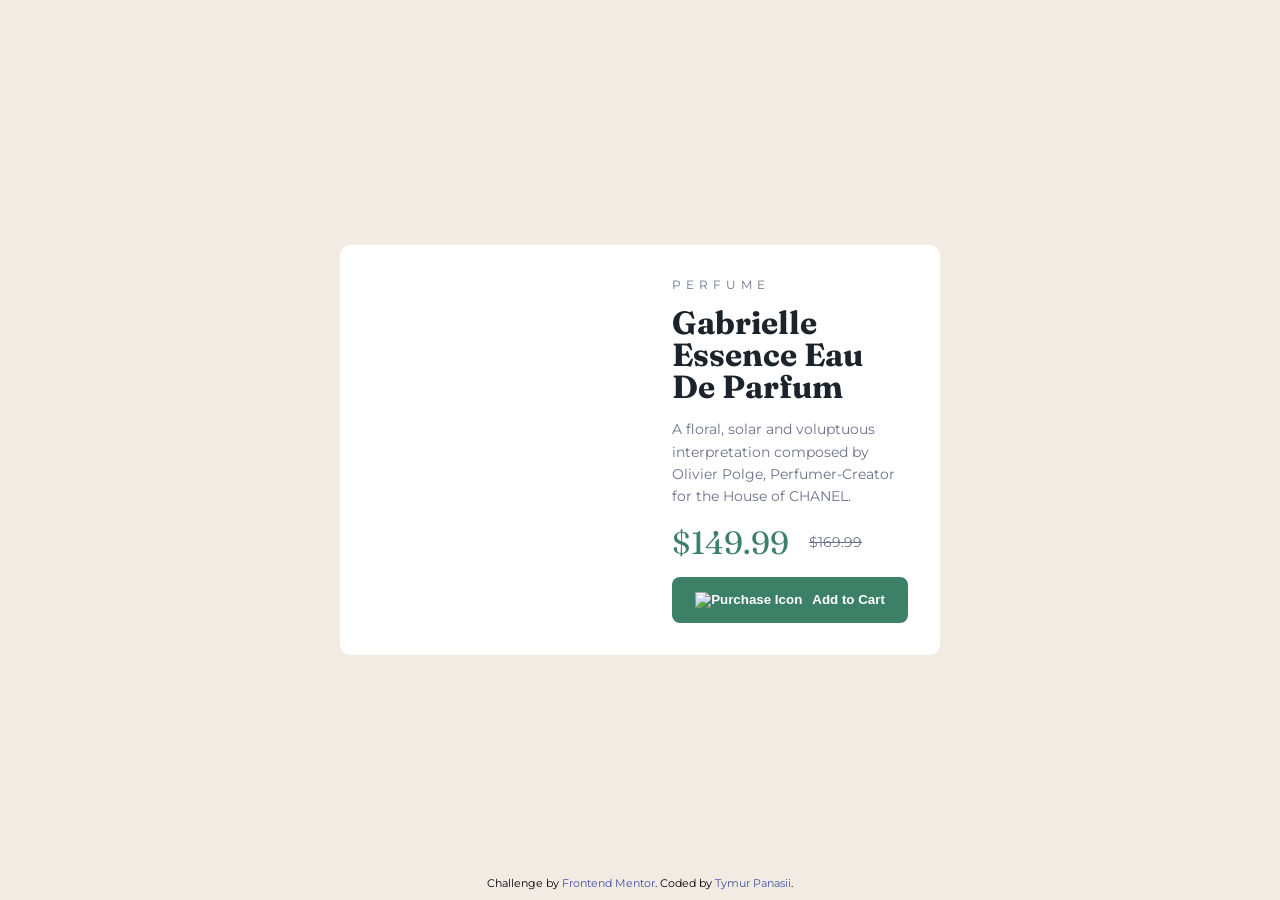
==== index.html @ 1ce0808a "Rename ppcc_Index.html to index.html" ====
<!DOCTYPE html>
<html lang="en">
<head>
  <meta charset="UTF-8">
  <meta name="viewport" content="width=device-width, initial-scale=1.0">
  <link rel="icon" type="image/png" sizes="32x32" href="images/favicon-32x32.png">
  <title>Frontend Mentor | Product Preview Card Component</title>
  <link rel="stylesheet" href="ppcc_Style.css">
  <link rel="preconnect" href="https://fonts.googleapis.com">
  <link rel="preconnect" href="https://fonts.gstatic.com" crossorigin>
  <link href="https://fonts.googleapis.com/css2?family=Fraunces:opsz,wght@9..144,700&family=Montserrat:wght@500;700&display=swap" rel="stylesheet">

</head>
<body>
  <main>
    <article class="card">

      <div class="card-image" alt="Gabrielle Essence Perfume Image"></div>
      
      <div class="card-content">
        <p class="category">Perfume</p>
        <h1 class="title">Gabrielle Essence Eau De Parfum</h1>
        <p class="description">A floral, solar and voluptuous interpretation composed by Olivier Polge, Perfumer-Creator for the House of CHANEL.</p>

        <div class="price">
          <span class="current-price">$149.99</span>
          <span class="old-price">$169.99</span>
        </div>

        <button class="btn"><img src="images/icon-cart.svg" alt="Purchase Icon">Add to Cart</button>
      </div>
    </article>
  </main>

  <footer class="attribution">
    Challenge by <a href="https://www.frontendmentor.io?ref=challenge" target="_blank">Frontend Mentor</a>. 
    Coded by <a href="#">Tymur Panasii</a>.
  </footer>
</body>
</html>
---- ppcc_Style.css ----
:root {
      --green-500: hsl(158, 36%, 37%);
      --green-700: hsl(158, 42%, 18%);
      --cream: hsl(30, 38%, 92%);
      --black: hsl(212, 21%, 14%);
      --grey: hsl(228, 12%, 48%);
      --white: hsl(0, 0%, 100%);
    }
    /* MOBILE/DESKTOP */
    * {
      box-sizing: border-box;
      margin: 0;
      padding: 0;
    }

    body {
      font-size: 14px;
      font-family: 'Montserrat', sans-serif;
      background-color: var(--cream);
      display: flex;
      justify-content: center;
      align-items: center;
      min-height: 100vh;
      padding: 20px;
    }

    .card {
      background-color: var(--white);
      max-width: 600px;
      display: flex;
      flex-direction: column; 
      border-radius: 10px;
      overflow: hidden;
    }

    .card-image {
      background-image: url('images/image-product-mobile.jpg'); /* img mobile */
      background-size: cover;
      background-position: center;
      height: 240px;
      width: 100%;
    }

    .card-content {
      padding: 24px;
      display: flex;
      flex-direction: column;
      gap: 15px;
    }

    .category {
      text-transform: uppercase;
      letter-spacing: 5px;
      color: var(--grey);
      font-size: 12px;
    }

    .title {
      font-family: 'Fraunces', serif;
      color: var(--black);
      font-size: 32px;
      line-height: 1;
    }

    .description {
      color: var(--grey);
      line-height: 1.6;
    }

    .price {
      display: flex;
      align-items: center;
      gap: 20px;
    }

    .current-price {
      font-family: 'Fraunces', serif;
      color: var(--green-500);
      font-size: 32px;
    }

    .old-price {
      color: var(--grey);
      text-decoration: line-through;
    }

    .btn {
      background-color: var(--green-500);
      color: var(--white);
      border: none;
      padding: 15px;
      border-radius: 8px;
      font-weight: 700;
      cursor: pointer;
      display: flex;
      justify-content: center;
      align-items: center;
      gap: 10px;
      transition: background-color 0.3s ease;
    }

    .btn:hover {
      background-color: var(--green-700);
    }

    /* DESKTOP MQ */
    @media (min-width: 600px) {
      .card {
        flex-direction: row;
        max-width: 600px;
      }

      .card-image {
        background-image: url('images/image-product-desktop.jpg');
        height: auto;
        width: 50%;
      }

      .card-content {
        width: 50%;
        padding: 32px;
      }
    }

    .attribution { 
      font-size: 11px; 
      text-align: center; 
      position: absolute; 
      bottom: 10px; 
      width: 100%;
    }
    .attribution a { 
        color: hsl(228, 45%, 44%);
        text-decoration: none;
     }
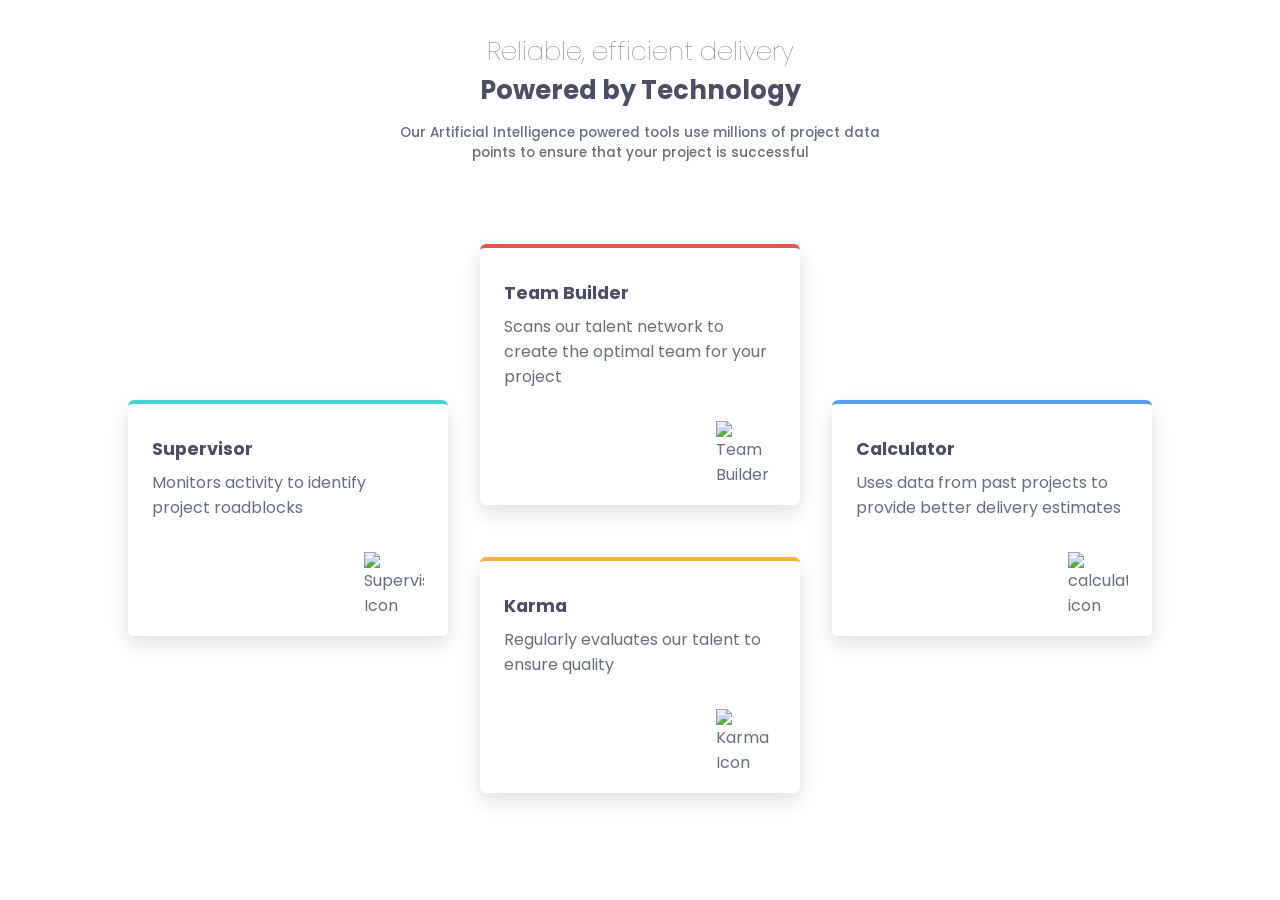
==== commit f5a34e1b: "Add files via upload" ====
--- a/index.html
+++ b/index.html
@@ -2,39 +2,60 @@
 <html lang="en">
 <head>
   <meta charset="UTF-8">
-  <meta name="viewport" content="width=device-width, initial-scale=1.0">
-  <link rel="icon" type="image/png" sizes="32x32" href="images/favicon-32x32.png">
-  <title>Frontend Mentor | Product Preview Card Component</title>
-  <link rel="stylesheet" href="ppcc_Style.css">
+  <meta name="viewport" content="width=device-width, initial-scale=1.0"> <!-- displays site properly based on user's device -->
   <link rel="preconnect" href="https://fonts.googleapis.com">
-  <link rel="preconnect" href="https://fonts.gstatic.com" crossorigin>
-  <link href="https://fonts.googleapis.com/css2?family=Fraunces:opsz,wght@9..144,700&family=Montserrat:wght@500;700&display=swap" rel="stylesheet">
-
+<link rel="preconnect" href="https://fonts.gstatic.com" crossorigin>
+<link href="https://fonts.googleapis.com/css2?family=Poppins:ital,wght@0,100;0,200;0,300;0,400;0,500;0,600;0,700;0,800;0,900;1,100;1,200;1,300;1,400;1,500;1,600;1,700;1,800;1,900&display=swap" rel="stylesheet">
+<link rel="stylesheet" href="style.css">
+  <link rel="icon" type="image/png" sizes="32x32" href="./images/favicon-32x32.png">
+  <title>Frontend Mentor | Four card feature section</title>
 </head>
 <body>
-  <main>
-    <article class="card">
+    <header>
+      <div class="content">
+        <h1>Reliable, efficient delivery</h1>
+        <h1>Powered by Technology</h1>
+        <p>
+          <span>
+            Our Artificial Intelligence powered tools use millions of project
+            data points to ensure that your project is successful
+          </span>
+        </p>
+      </div>
+    </header>
+<main>
+      <section id="features">
+        <div class="card-container">
+          <div class="box-1 supervisor">
+            <h2>Supervisor</h2>
+            <span> Monitors activity to identify project roadblocks </span>
+            <img src="images/icon-supervisor.svg" alt="Supervisor Icon" />
+          </div>
 
-      <div class="card-image" alt="Gabrielle Essence Perfume Image"></div>
-      
-      <div class="card-content">
-        <p class="category">Perfume</p>
-        <h1 class="title">Gabrielle Essence Eau De Parfum</h1>
-        <p class="description">A floral, solar and voluptuous interpretation composed by Olivier Polge, Perfumer-Creator for the House of CHANEL.</p>
+          <div class="box-2 team-builder">
+            <h2>Team Builder</h2>
+            <span>
+              Scans our talent network to create the optimal team for your
+              project
+            </span>
+            <img src="images/icon-team-builder.svg" alt="Team Builder Icon" />
+          </div>
 
-        <div class="price">
-          <span class="current-price">$149.99</span>
-          <span class="old-price">$169.99</span>
+          <div class="box-3 calculator">
+            <h2>Calculator</h2>
+            <span>
+              Uses data from past projects to provide better delivery estimates
+            </span>
+            <img src="images/icon-calculator.svg" alt="calculator icon" />
+          </div>
+
+          <div class="box-4 karma">
+            <h2>Karma</h2>
+            <span>Regularly evaluates our talent to ensure quality</span>
+            <img src="images/icon-karma.svg" alt="Karma Icon" />
+          </div>
         </div>
-
-        <button class="btn"><img src="images/icon-cart.svg" alt="Purchase Icon">Add to Cart</button>
-      </div>
-    </article>
-  </main>
-
-  <footer class="attribution">
-    Challenge by <a href="https://www.frontendmentor.io?ref=challenge" target="_blank">Frontend Mentor</a>. 
-    Coded by <a href="#">Tymur Panasii</a>.
-  </footer>
+      </section>
+</main>
 </body>
-</html>
+</html>
--- a/style.css
+++ b/style.css
@@ -0,0 +1,205 @@
+    :root {
+      --gray-500:hsl(234, 12%, 34%);
+      --gray-400: hsl(212, 6%, 44%);
+      --white: hsl(0, 0%, 100%);
+      --red: hsl(0, 78%, 62%);
+      --cyan: hsl(180, 62%, 55%);
+      --orange: hsl(34, 97%, 64%);
+        --blue: hsl(212, 86%, 64%);
+    }
+
+* {
+  margin: 0;
+  padding: 0;
+  box-sizing: border-box;
+}
+
+body {
+  font-family: "Poppins", sans-serif;
+  background-color: var(--white);
+  color: var(--gray-400);
+}
+
+.content h1:first-child {
+  font-size: 1.6rem;
+  font-weight: 15;
+  color: var(--gray-400);
+}
+.content h1:nth-child(2) {
+  font-size: 1.6rem;
+  color: var(--gray-500);
+  margin-bottom: 0.8rem;
+}
+
+.content p {
+  font-size: 0.85rem;
+  color: var(--gray-400);
+  line-height: 1.5;
+  font-weight: 450;
+}
+
+.box-1,
+.box-2,
+.box-3,
+.box-4 {
+  display: grid;
+
+  width: 100%; 
+  height: auto;
+  max-width: 320px; 
+  margin: 0;
+
+  box-shadow: 0 8px 20px 0 rgba(0, 0, 0, 0.12);
+  border-radius: 6px; 
+  padding: 1.5rem;
+  background: var(--white);
+  border-top: 4px solid; 
+}
+
+.box-1 img,
+.box-2 img,
+.box-3 img,
+.box-4 img {
+  justify-self: end;
+  margin-top: 2rem;
+  width: 60px;
+  height: 60px;
+  object-fit: cover;
+}
+
+.box-1 {
+  grid-column: 1;
+  grid-row: 1 / 3; 
+  align-self: center;
+}
+
+.box-3 {
+  grid-column: 3;
+  grid-row: 1 / 3; 
+  align-self: center;
+}
+
+.box-2 {
+
+  grid-column: 2;
+  grid-row: 1 / 2;
+}
+
+.box-4 {
+  grid-column: 2;
+  grid-row: 2 / 3;
+}
+
+.box-1 h2,
+.box-2 h2,
+.box-3 h2,
+.box-4 h2 {
+  font-size: 1.1rem;
+  color: var(--gray-500);
+  font-weight: 700;
+  margin: 0.5rem 0;
+}
+
+.supervisor {
+  border-top-color: var(--cyan);
+}
+
+.team-builder {
+  border-top-color: var(--red);
+}
+
+.calculator {
+  border-top-color: var(--blue);
+}
+
+.karma {
+  border-top-color: var(--orange);
+}
+
+.supervisor,
+.team-builder,
+.calculator,
+.karma {
+  border-top-width: 4px;
+  border-top-style: solid;
+}
+
+.content {
+  display: flex;
+  align-items: center;
+  flex-direction: column;
+  text-align: center;
+  max-width: 800px;
+  margin: 2rem auto;
+  padding: 0 2rem; 
+}
+
+.card-container {
+  max-width: 1100px;
+  margin: 0 auto;
+  display: grid;
+  grid-template-columns: repeat(auto-fit, minmax(300px, 1fr));
+  place-items: center;
+  gap: 1.3rem;
+  padding: 1rem;
+}
+
+
+.box-1,
+.box-2,
+.box-3,
+.box-4 {
+  grid-column: auto;
+  grid-row: auto;
+  width: 100%;
+  max-width: 320px;
+  margin: 1rem 0;
+}
+
+@media screen and (min-width: 768px) {
+  .content {
+    padding: 0 10rem;
+  }
+
+  .card-container {
+    grid-template-columns: repeat(3, 1fr);
+    padding: 2rem;
+  }
+
+  .box-1 {
+    grid-column: 1;
+    grid-row: 1 / 3;
+    align-self: center;
+  }
+
+  .box-2 {
+    grid-column: 2;
+    grid-row: 1 / 2;
+  }
+
+  .box-3 {
+    grid-column: 3;
+    grid-row: 1 / 3;
+    align-self: center;
+  }
+
+  .box-4 {
+    grid-column: 2;
+    grid-row: 2 / 3;
+  }
+}
+
+@media screen and (max-width: 375px) {
+  .content {
+    padding: 0 1rem;
+  }
+
+  .content h1:first-child,
+  .content h1:nth-child(2) {
+    font-size: 1.4rem;
+  }
+
+  .card-container {
+    padding: 0.5rem;
+  }
+}
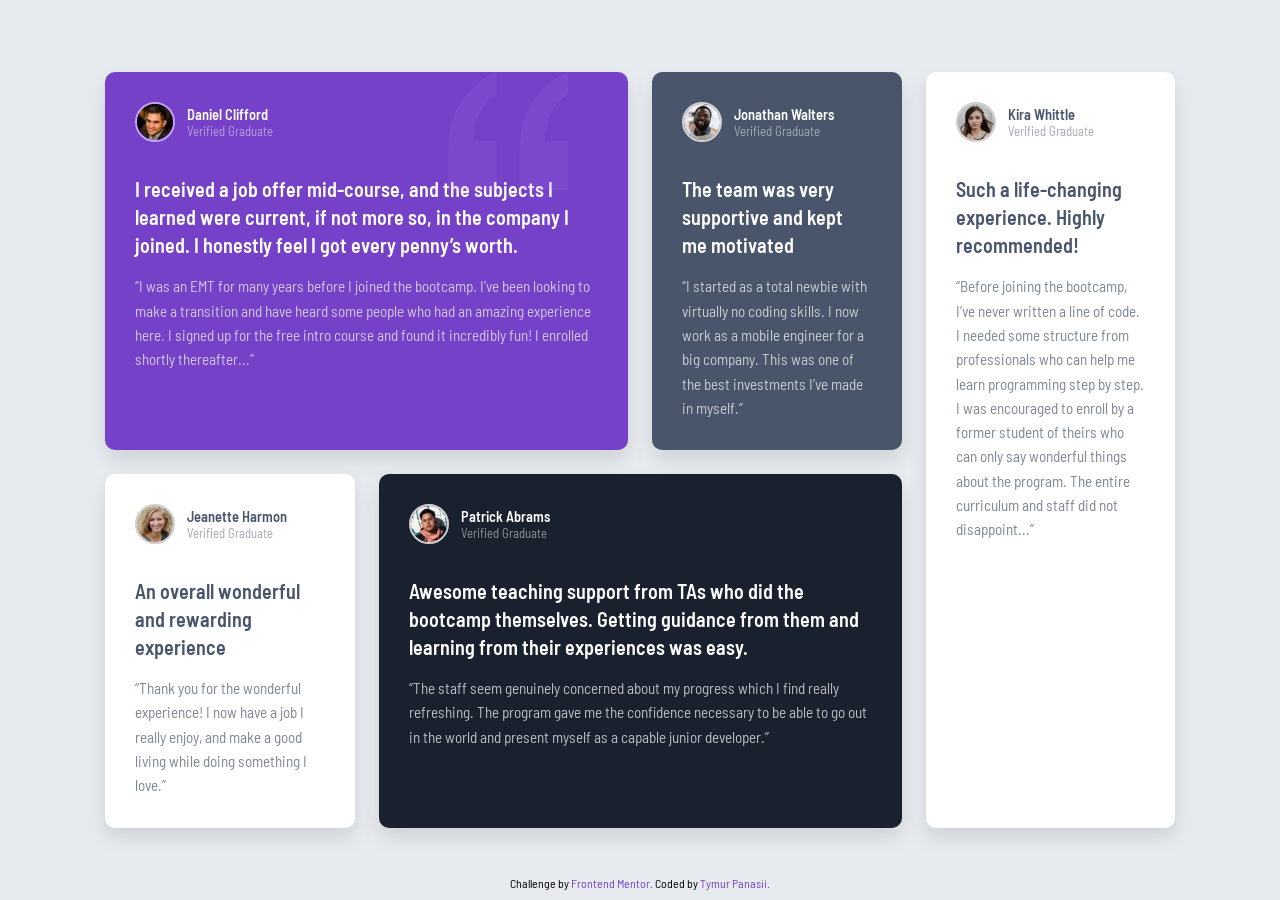
==== commit 45e21791: "Add files via upload" ====
--- a/index.html
+++ b/index.html
@@ -1,61 +1,97 @@
 <!DOCTYPE html>
-<html lang="en">
+<html lang="pl">
 <head>
   <meta charset="UTF-8">
-  <meta name="viewport" content="width=device-width, initial-scale=1.0"> <!-- displays site properly based on user's device -->
-  <link rel="preconnect" href="https://fonts.googleapis.com">
-<link rel="preconnect" href="https://fonts.gstatic.com" crossorigin>
-<link href="https://fonts.googleapis.com/css2?family=Poppins:ital,wght@0,100;0,200;0,300;0,400;0,500;0,600;0,700;0,800;0,900;1,100;1,200;1,300;1,400;1,500;1,600;1,700;1,800;1,900&display=swap" rel="stylesheet">
-<link rel="stylesheet" href="style.css">
+  <meta name="viewport" content="width=device-width, initial-scale=1.0">
   <link rel="icon" type="image/png" sizes="32x32" href="./images/favicon-32x32.png">
-  <title>Frontend Mentor | Four card feature section</title>
+  <link rel="stylesheet" href="style.css">
+  <title>Frontend Mentor | Testimonials Grid</title>
 </head>
 <body>
-    <header>
-      <div class="content">
-        <h1>Reliable, efficient delivery</h1>
-        <h1>Powered by Technology</h1>
-        <p>
-          <span>
-            Our Artificial Intelligence powered tools use millions of project
-            data points to ensure that your project is successful
-          </span>
-        </p>
+
+  <main class="grid-container">
+    
+    <article class="card card--purple col-span-2">
+      <img src="images/bg-pattern-quotation.svg" class="quote-icon" alt="">
+      <div class="user-info">
+        <img src="images/image-daniel.jpg" alt="Daniel Clifford" class="avatar">
+        <div>
+          <p class="name">Daniel Clifford</p>
+          <p class="status">Verified Graduate</p>
+        </div>
       </div>
-    </header>
-<main>
-      <section id="features">
-        <div class="card-container">
-          <div class="box-1 supervisor">
-            <h2>Supervisor</h2>
-            <span> Monitors activity to identify project roadblocks </span>
-            <img src="images/icon-supervisor.svg" alt="Supervisor Icon" />
-          </div>
+      <p class="headline">
+        I received a job offer mid-course, and the subjects I learned were current, if not more so, in the company I joined. I honestly feel I got every penny’s worth.
+      </p>
+      <p class="testimonial">
+        “I was an EMT for many years before I joined the bootcamp. I’ve been looking to make a transition and have heard some people who had an amazing experience here. I signed up for the free intro course and found it incredibly fun! I enrolled shortly thereafter...”
+      </p>
+    </article>
 
-          <div class="box-2 team-builder">
-            <h2>Team Builder</h2>
-            <span>
-              Scans our talent network to create the optimal team for your
-              project
-            </span>
-            <img src="images/icon-team-builder.svg" alt="Team Builder Icon" />
-          </div>
+    <article class="card card--grey-500">
+      <div class="user-info">
+        <img src="images/image-jonathan.jpg" alt="Jonathan Walters" class="avatar">
+        <div>
+          <p class="name">Jonathan Walters</p>
+          <p class="status">Verified Graduate</p>
+        </div>
+      </div>
+      <p class="headline">The team was very supportive and kept me motivated</p>
+      <p class="testimonial">
+        “I started as a total newbie with virtually no coding skills. I now work as a mobile engineer for a big company. This was one of the best investments I’ve made in myself.”
+      </p>
+    </article>
 
-          <div class="box-3 calculator">
-            <h2>Calculator</h2>
-            <span>
-              Uses data from past projects to provide better delivery estimates
-            </span>
-            <img src="images/icon-calculator.svg" alt="calculator icon" />
-          </div>
+    <article class="card card--white">
+      <div class="user-info">
+        <img src="images/image-jeanette.jpg" alt="Jeanette Harmon" class="avatar">
+        <div>
+          <p class="name">Jeanette Harmon</p>
+          <p class="status">Verified Graduate</p>
+        </div>
+      </div>
+      <p class="headline">An overall wonderful and rewarding experience</p>
+      <p class="testimonial">
+        “Thank you for the wonderful experience! I now have a job I really enjoy, and make a good living while doing something I love.”
+      </p>
+    </article>
 
-          <div class="box-4 karma">
-            <h2>Karma</h2>
-            <span>Regularly evaluates our talent to ensure quality</span>
-            <img src="images/icon-karma.svg" alt="Karma Icon" />
-          </div>
+    <article class="card card--dark-blue col-span-2">
+      <div class="user-info">
+        <img src="images/image-patrick.jpg" alt="Patrick Abrams" class="avatar">
+        <div>
+          <p class="name">Patrick Abrams</p>
+          <p class="status">Verified Graduate</p>
         </div>
-      </section>
-</main>
+      </div>
+      <p class="headline">
+        Awesome teaching support from TAs who did the bootcamp themselves. Getting guidance from them and learning from their experiences was easy.
+      </p>
+      <p class="testimonial">
+        “The staff seem genuinely concerned about my progress which I find really refreshing. The program gave me the confidence necessary to be able to go out in the world and present myself as a capable junior developer.”
+      </p>
+    </article>
+
+    <article class="card card--white row-span-2">
+      <div class="user-info">
+        <img src="images/image-kira.jpg" alt="Kira Whittle" class="avatar">
+        <div>
+          <p class="name">Kira Whittle</p>
+          <p class="status">Verified Graduate</p>
+        </div>
+      </div>
+      <p class="headline">Such a life-changing experience. Highly recommended!</p>
+      <p class="testimonial">
+        “Before joining the bootcamp, I’ve never written a line of code. I needed some structure from professionals who can help me learn programming step by step. I was encouraged to enroll by a former student of theirs who can only say wonderful things about the program. The entire curriculum and staff did not disappoint...”
+      </p>
+    </article>
+
+  </main>
+
+  <footer class="attribution">
+    Challenge by <a href="https://www.frontendmentor.io?ref=challenge" target="_blank">Frontend Mentor</a>. 
+    Coded by <a href="#">Tymur Panasii</a>.
+  </footer>
+
 </body>
 </html>
--- a/style.css
+++ b/style.css
@@ -1,12 +1,18 @@
-    :root {
-      --gray-500:hsl(234, 12%, 34%);
-      --gray-400: hsl(212, 6%, 44%);
-      --white: hsl(0, 0%, 100%);
-      --red: hsl(0, 78%, 62%);
-      --cyan: hsl(180, 62%, 55%);
-      --orange: hsl(34, 97%, 64%);
-        --blue: hsl(212, 86%, 64%);
-    }
+@import url('https://fonts.googleapis.com/css2?family=Barlow+Semi+Condensed:wght@500;600&display=swap');
+
+:root {
+  --purple-50: hsl(260, 100%, 95%);
+  --purple-300: hsl(264, 82%, 80%);
+  --purple-500: hsl(263, 55%, 52%);
+
+  --white: hsl(0, 0%, 100%);
+  --grey-100: hsl(214, 17%, 92%);
+  --grey-200: hsl(0, 0%, 81%);
+  --grey-400: hsl(224, 10%, 45%);
+  --grey-500: hsl(217, 19%, 35%);
+  --dark-blue: hsl(219, 29%, 14%);
+  --black: hsl(0, 0%, 7%);
+}
 
 * {
   margin: 0;
@@ -15,191 +21,140 @@
 }
 
 body {
-  font-family: "Poppins", sans-serif;
-  background-color: var(--white);
-  color: var(--gray-400);
+  font-family: 'Barlow Semi Condensed', sans-serif;
+  background-color: var(--grey-100);
+  min-height: 100vh;
+  display: flex;
+  justify-content: center;
+  align-items: center;
 }
 
-.content h1:first-child {
-  font-size: 1.6rem;
-  font-weight: 15;
-  color: var(--gray-400);
-}
-.content h1:nth-child(2) {
-  font-size: 1.6rem;
-  color: var(--gray-500);
-  margin-bottom: 0.8rem;
+.grid-container {
+  display: grid;
+  gap: 24px;
+  max-width: 1110px;
+  padding: 20px;
 }
 
-.content p {
-  font-size: 0.85rem;
-  color: var(--gray-400);
-  line-height: 1.5;
-  font-weight: 450;
-}
-
-.box-1,
-.box-2,
-.box-3,
-.box-4 {
-  display: grid;
-
-  width: 100%; 
-  height: auto;
-  max-width: 320px; 
-  margin: 0;
-
-  box-shadow: 0 8px 20px 0 rgba(0, 0, 0, 0.12);
-  border-radius: 6px; 
-  padding: 1.5rem;
-  background: var(--white);
-  border-top: 4px solid; 
-}
-
-.box-1 img,
-.box-2 img,
-.box-3 img,
-.box-4 img {
-  justify-self: end;
-  margin-top: 2rem;
-  width: 60px;
-  height: 60px;
-  object-fit: cover;
-}
-
-.box-1 {
-  grid-column: 1;
-  grid-row: 1 / 3; 
-  align-self: center;
-}
-
-.box-3 {
-  grid-column: 3;
-  grid-row: 1 / 3; 
-  align-self: center;
-}
-
-.box-2 {
-
-  grid-column: 2;
-  grid-row: 1 / 2;
-}
-
-.box-4 {
-  grid-column: 2;
-  grid-row: 2 / 3;
-}
-
-.box-1 h2,
-.box-2 h2,
-.box-3 h2,
-.box-4 h2 {
-  font-size: 1.1rem;
-  color: var(--gray-500);
-  font-weight: 700;
-  margin: 0.5rem 0;
-}
-
-.supervisor {
-  border-top-color: var(--cyan);
-}
-
-.team-builder {
-  border-top-color: var(--red);
-}
-
-.calculator {
-  border-top-color: var(--blue);
-}
-
-.karma {
-  border-top-color: var(--orange);
-}
-
-.supervisor,
-.team-builder,
-.calculator,
-.karma {
-  border-top-width: 4px;
-  border-top-style: solid;
-}
-
-.content {
-  display: flex;
-  align-items: center;
-  flex-direction: column;
-  text-align: center;
-  max-width: 800px;
-  margin: 2rem auto;
-  padding: 0 2rem; 
-}
-
-.card-container {
-  max-width: 1100px;
-  margin: 0 auto;
-  display: grid;
-  grid-template-columns: repeat(auto-fit, minmax(300px, 1fr));
-  place-items: center;
-  gap: 1.3rem;
-  padding: 1rem;
-}
-
-
-.box-1,
-.box-2,
-.box-3,
-.box-4 {
-  grid-column: auto;
-  grid-row: auto;
-  width: 100%;
-  max-width: 320px;
-  margin: 1rem 0;
-}
-
-@media screen and (min-width: 768px) {
-  .content {
-    padding: 0 10rem;
+@media (min-width: 1024px) {
+  .grid-container {
+    grid-template-columns: repeat(4, 1fr);
+    grid-template-rows: auto auto;
   }
 
-  .card-container {
-    grid-template-columns: repeat(3, 1fr);
-    padding: 2rem;
+  .card--purple {
+    grid-column: 1 / 3;
+    grid-row: 1;
   }
 
-  .box-1 {
-    grid-column: 1;
-    grid-row: 1 / 3;
-    align-self: center;
+  .card--grey-500 {
+    grid-column: 3 / 4;
+    grid-row: 1;
   }
 
-  .box-2 {
-    grid-column: 2;
-    grid-row: 1 / 2;
+  .card--white:nth-of-type(3) {
+    grid-column: 1 / 2;
+    grid-row: 2;
   }
 
-  .box-3 {
-    grid-column: 3;
-    grid-row: 1 / 3;
-    align-self: center;
+  .card--dark-blue {
+    grid-column: 2 / 4;
+    grid-row: 2;
   }
 
-  .box-4 {
-    grid-column: 2;
-    grid-row: 2 / 3;
+  .card--white.row-span-2 {
+    grid-column: 4 / 5;
+    grid-row: 1 / 3;
   }
 }
 
-@media screen and (max-width: 375px) {
-  .content {
-    padding: 0 1rem;
-  }
+.card {
+  padding: 30px;
+  border-radius: 10px;
+  position: relative;
+  box-shadow: 0 10px 20px rgba(0,0,0,0.1);
+  display: flex;
+  flex-direction: column;
+}
 
-  .content h1:first-child,
-  .content h1:nth-child(2) {
-    font-size: 1.4rem;
-  }
+.card--purple {
+  background-color: var(--purple-500);
+  color: var(--white);
+}
 
-  .card-container {
-    padding: 0.5rem;
-  }
+.card--grey-500 {
+  background-color: var(--grey-500);
+  color: var(--white);
+}
+
+.card--dark-blue {
+  background-color: var(--dark-blue);
+  color: var(--white);
+}
+
+.card--white {
+  background-color: var(--white);
+  color: var(--grey-500);
+}
+
+.user-info {
+  display: flex;
+  align-items: center;
+  margin-bottom: 18px;
+}
+
+.avatar {
+  width: 40px;
+  height: 40px;
+  border-radius: 50%;
+  margin-right: 12px;
+  border: 2px solid var(--grey-200);
+}
+
+.card--purple .avatar {
+  border-color: var(--purple-300);
+}
+
+.name {
+  font-weight: 600;
+  font-size: 0.9rem;
+}
+
+.status {
+  opacity: 0.5;
+  font-size: 0.8rem;
+}
+
+.headline {
+  font-size: 1.25rem;
+  font-weight: 600;
+  margin: 15px 0;
+  line-height: 1.4;
+}
+
+.testimonial {
+  opacity: 0.7;
+  font-size: 0.95rem;
+  line-height: 1.6;
+}
+
+.quote-icon {
+  position: absolute;
+  top: 0;
+  right: 60px;
+  width: 120px;
+  opacity: 0.15;
+}
+
+.attribution {
+  position: absolute;
+  bottom: 10px;
+  font-size: 12px;
+  text-align: center;
+  width: 100%;
+}
+
+.attribution a {
+  color: var(--purple-500);
+  text-decoration: none;
 }
